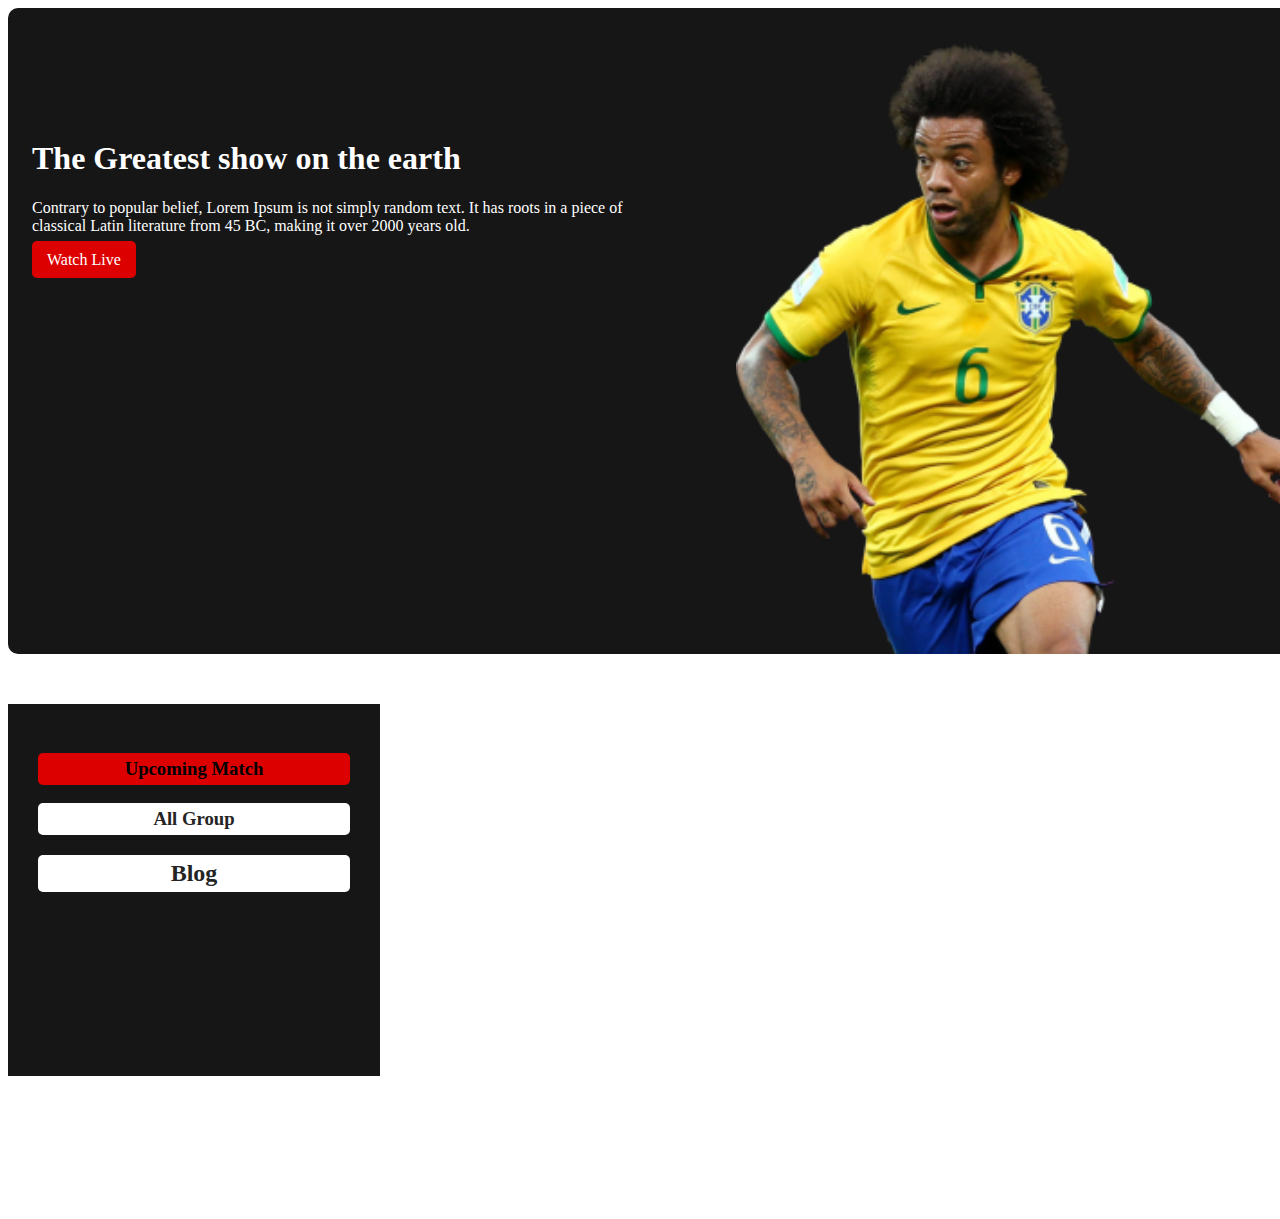
==== upcoming.html @ 817af252 "upcoming match doned" ====
<!DOCTYPE html>
<html lang="en">
<head>
    <meta charset="UTF-8">
    <meta http-equiv="X-UA-Compatible" content="IE=edge">
    <meta name="viewport" content="width=device-width, initial-scale=1.0">
    <title>Hellow i am from upcoming section</title>
    <link rel="stylesheet" href="./upcoming.css">

    <!-- Google font -->
    <link rel="preconnect" href="https://fonts.googleapis.com">
    <link rel="preconnect" href="https://fonts.gstatic.com" crossorigin>
    <link href="https://fonts.googleapis.com/css2?family=Poppins:wght@500&display=swap" rel="stylesheet">
</head>
<body>
    <!-- Header section will be here -->
    <header>
        <section class="header">
        <!-- header text -->
        <div class="header-text">
          <div>
            <h1>The Greatest show on the earth</h1>
          </div>
            <p>Contrary to popular belief, Lorem Ipsum is not simply 
                random text. It has roots in a piece of classical Latin literature from 45 BC, making it over 2000 years old.</p>
                <span><a href="">Watch Live <i class="fa-solid fa-angle-right"></i></a></span>
        </div>
        <!-- header image -->
        <div class="header-img">
            <img src="./assets/Banner Image.png" alt="">
            
        </div>
    </section>
</header>
<!-- main section  -->
<section class="main-section">

    <div class="main-fixed">
        <!-- Here i have to add an internal html file that will show match fixture -->
        <h3 class="upcoming-match">Upcoming Match</h3>
        <h3  class="fixed-options">All Group</h3>
        <h2 class="blog">Blog</h2>
    </div>

    <!-- game card -->

    <div class="cards">
<div class="card">
    
</div>

</div>
</section>


<main>


</main>

<!-- footer -->
<footer>

</footer>
</body>
</html>
---- upcoming.css ----
/* google font */
.body{
    font-family: 'Poppins', sans-serif;
}

/* header section */

    /* header section */
    header{
        width: 1321px;
        height: 646px;
        color: white;
        background-color: #161616;
        border-radius: 10px;
        margin-bottom: 50px;
    

        /* justify-content: center; */

    }

/* anchor  */
.header-text a{
    text-decoration: none;
    background-color: #DD0000;
    color: #FFFFFF;
    padding: 10px 15px;
    border-radius: 5px;
}
.header{
    display: flex;
    justify-content: space-between;
    
}
.header-img, .header-text{
    width: 50%;
    /* font-weight: 900px; */
}
.header-text{
    margin: 111px 111px 11px 24px;
}
.header-img img{
    width: 581px;
    height: 613px;
    margin-top: 33px;
}

/* main */
main{
    margin-top: 143px;
}

.main-section{
    
    margin-bottom: 100px 100px 100px 100px;
}

.main-fixed{
    background-color: #161616;
    width: 312px;
    height: 312px;
    /* position: absolute; */
    padding: 30px;
    /* margin-bottom: 1396px; */
    
}
.flexiable-icon{
    display: flex;
    /* justify-content:; */
    gap: 10px;
    
}
.fixed-options, .blog{
    background-color: white;
    color:#242424;
    padding: 5px;
    border-radius: 5px;
    text-align: center;
    text-decoration: none;
    
}
.upcoming-match{
    background-color: #DD0000; 
    padding: 5px;
    border-radius: 5px;
    text-align: center;
 }
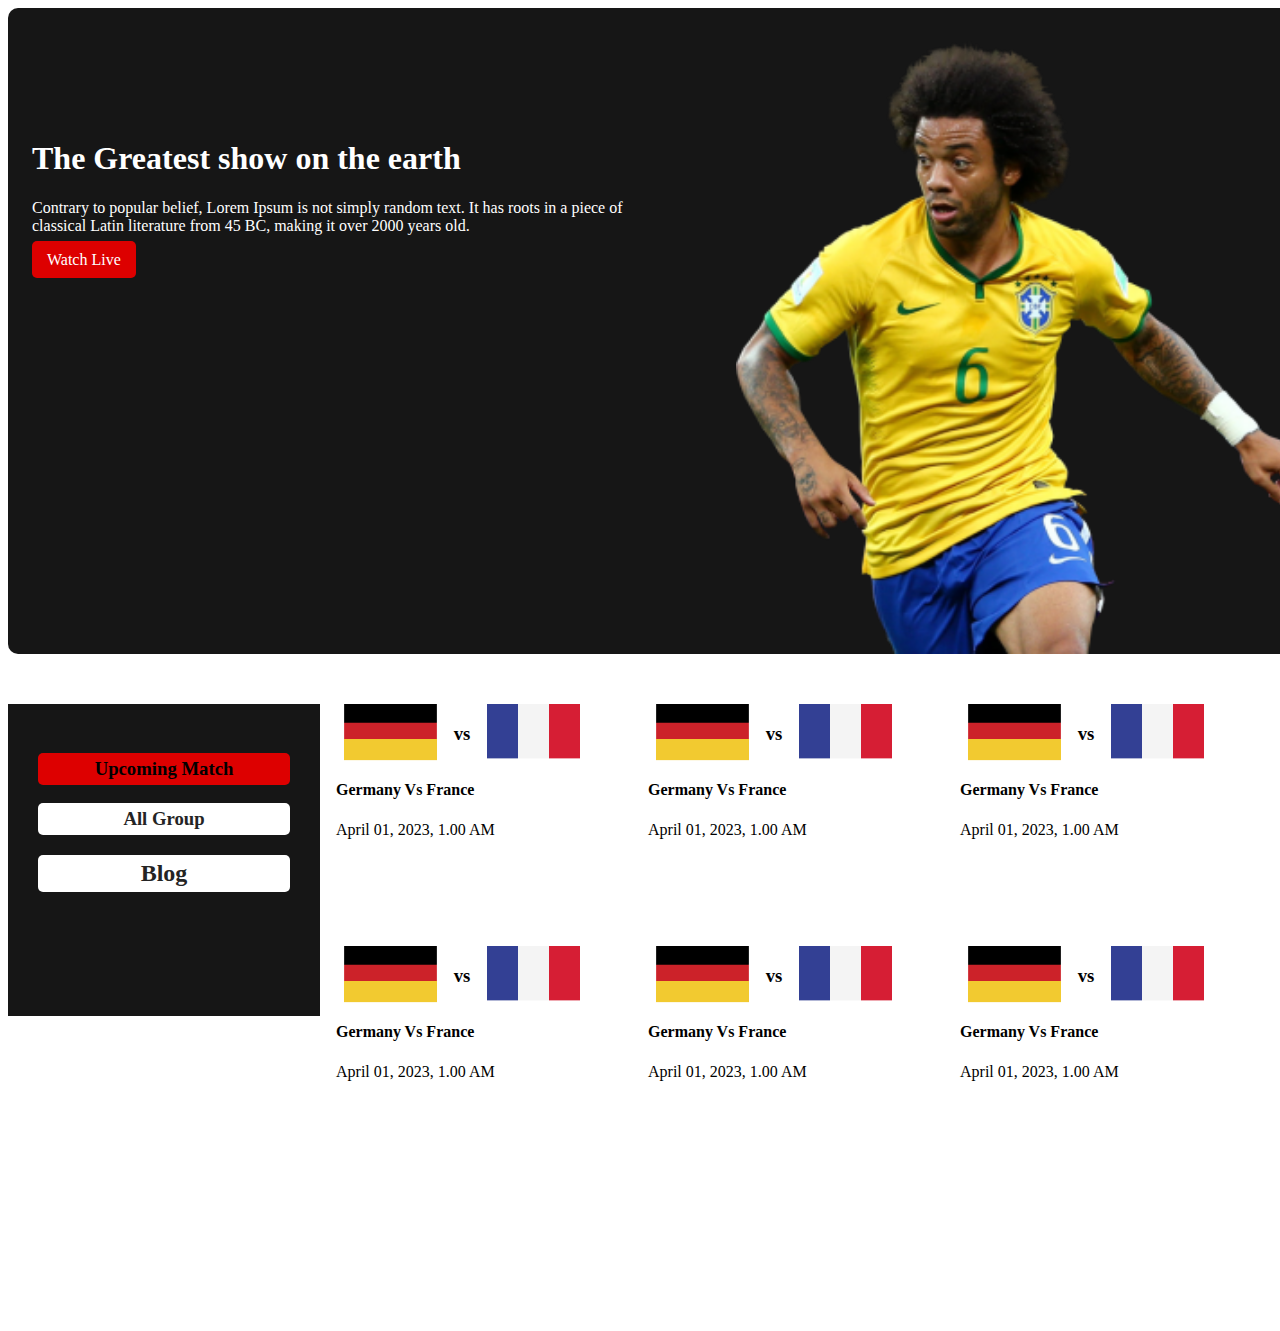
==== commit 1f841b89: "upcoming matchh section done" ====
--- a/upcoming.html
+++ b/upcoming.html
@@ -44,10 +44,103 @@
 
     <!-- game card -->
 
+
     <div class="cards">
+<!-- card number 1 -->
+        <div class="card">
+<div class="vs">
+    <div class="vs-img">
+        <span><img src="./assets/germany Flag.png" alt=""></span>
+    </div>
+<div><h3>vs</h3></div>
+<div><img src="./assets/Flag.png" alt=""></div>
+</div>
+    <h4>Germany Vs France</h4>
+<p>April 01, 2023, 1.00 AM</p>
+
+
+</div>
+
+
+<!-- card number 2 -->
 <div class="card">
+    <div class="vs">
+        <div class="vs-img">
+            <span><img src="./assets/germany Flag.png" alt=""></span>
+        </div>
+    <div><h3>vs</h3></div>
+    <div><img src="./assets/Flag.png" alt=""></div>
+    </div>
+        <h4>Germany Vs France</h4>
+    <p>April 01, 2023, 1.00 AM</p>
     
-</div>
+    
+    </div>
+
+
+<!-- card number 3 -->
+
+<div class="card">
+    <div class="vs">
+        <div class="vs-img">
+            <span><img src="./assets/germany Flag.png" alt=""></span>
+        </div>
+    <div><h3>vs</h3></div>
+    <div><img src="./assets/Flag.png" alt=""></div>
+    </div>
+        <h4>Germany Vs France</h4>
+    <p>April 01, 2023, 1.00 AM</p>
+    
+    
+    </div>
+
+    <!-- card number 4 -->
+
+    <div class="card">
+        <div class="vs">
+            <div class="vs-img">
+                <span><img src="./assets/germany Flag.png" alt=""></span>
+            </div>
+        <div><h3>vs</h3></div>
+        <div><img src="./assets/Flag.png" alt=""></div>
+        </div>
+            <h4>Germany Vs France</h4>
+        <p>April 01, 2023, 1.00 AM</p>
+        
+        
+        </div>
+
+        <!-- card number 5 -->
+        <div class="card">
+            <div class="vs">
+                <div class="vs-img">
+                    <span><img src="./assets/germany Flag.png" alt=""></span>
+                </div>
+            <div><h3>vs</h3></div>
+            <div><img src="./assets/Flag.png" alt=""></div>
+            </div>
+                <h4>Germany Vs France</h4>
+            <p>April 01, 2023, 1.00 AM</p>
+            
+            
+            </div>
+
+            <!-- card number 6 -->
+            <div class="card">
+                <div class="vs">
+                    <div class="vs-img">
+                        <span><img src="./assets/germany Flag.png" alt=""></span>
+                    </div>
+                <div><h3>vs</h3></div>
+                <div><img src="./assets/Flag.png" alt=""></div>
+                </div>
+                    <h4>Germany Vs France</h4>
+                <p>April 01, 2023, 1.00 AM</p>
+                
+                
+                </div>
+
+
 
 </div>
 </section>
--- a/upcoming.css
+++ b/upcoming.css
@@ -54,6 +54,8 @@
 .main-section{
     
     margin-bottom: 100px 100px 100px 100px;
+    display: flex;
+    justify-content: space-between;
 }
 
 .main-fixed{
@@ -62,7 +64,9 @@
     height: 312px;
     /* position: absolute; */
     padding: 30px;
-    /* margin-bottom: 1396px; */
+    width:252px ;
+    height: 252px;
+    /* margin-bottom: 50px; */
     
 }
 .flexiable-icon{
@@ -85,4 +89,21 @@
     padding: 5px;
     border-radius: 5px;
     text-align: center;
+ }
+
+ /* Germany vs france card */
+ .vs{
+    width: 252px;
+    height: 56.12px;
+    display: flex;
+    justify-content: space-around;
+}
+ .card{
+    height: 242px;
+    width: 312px;
+ }
+
+ .cards{
+    display: grid;
+    grid-template-columns: repeat(3,1fr);
  }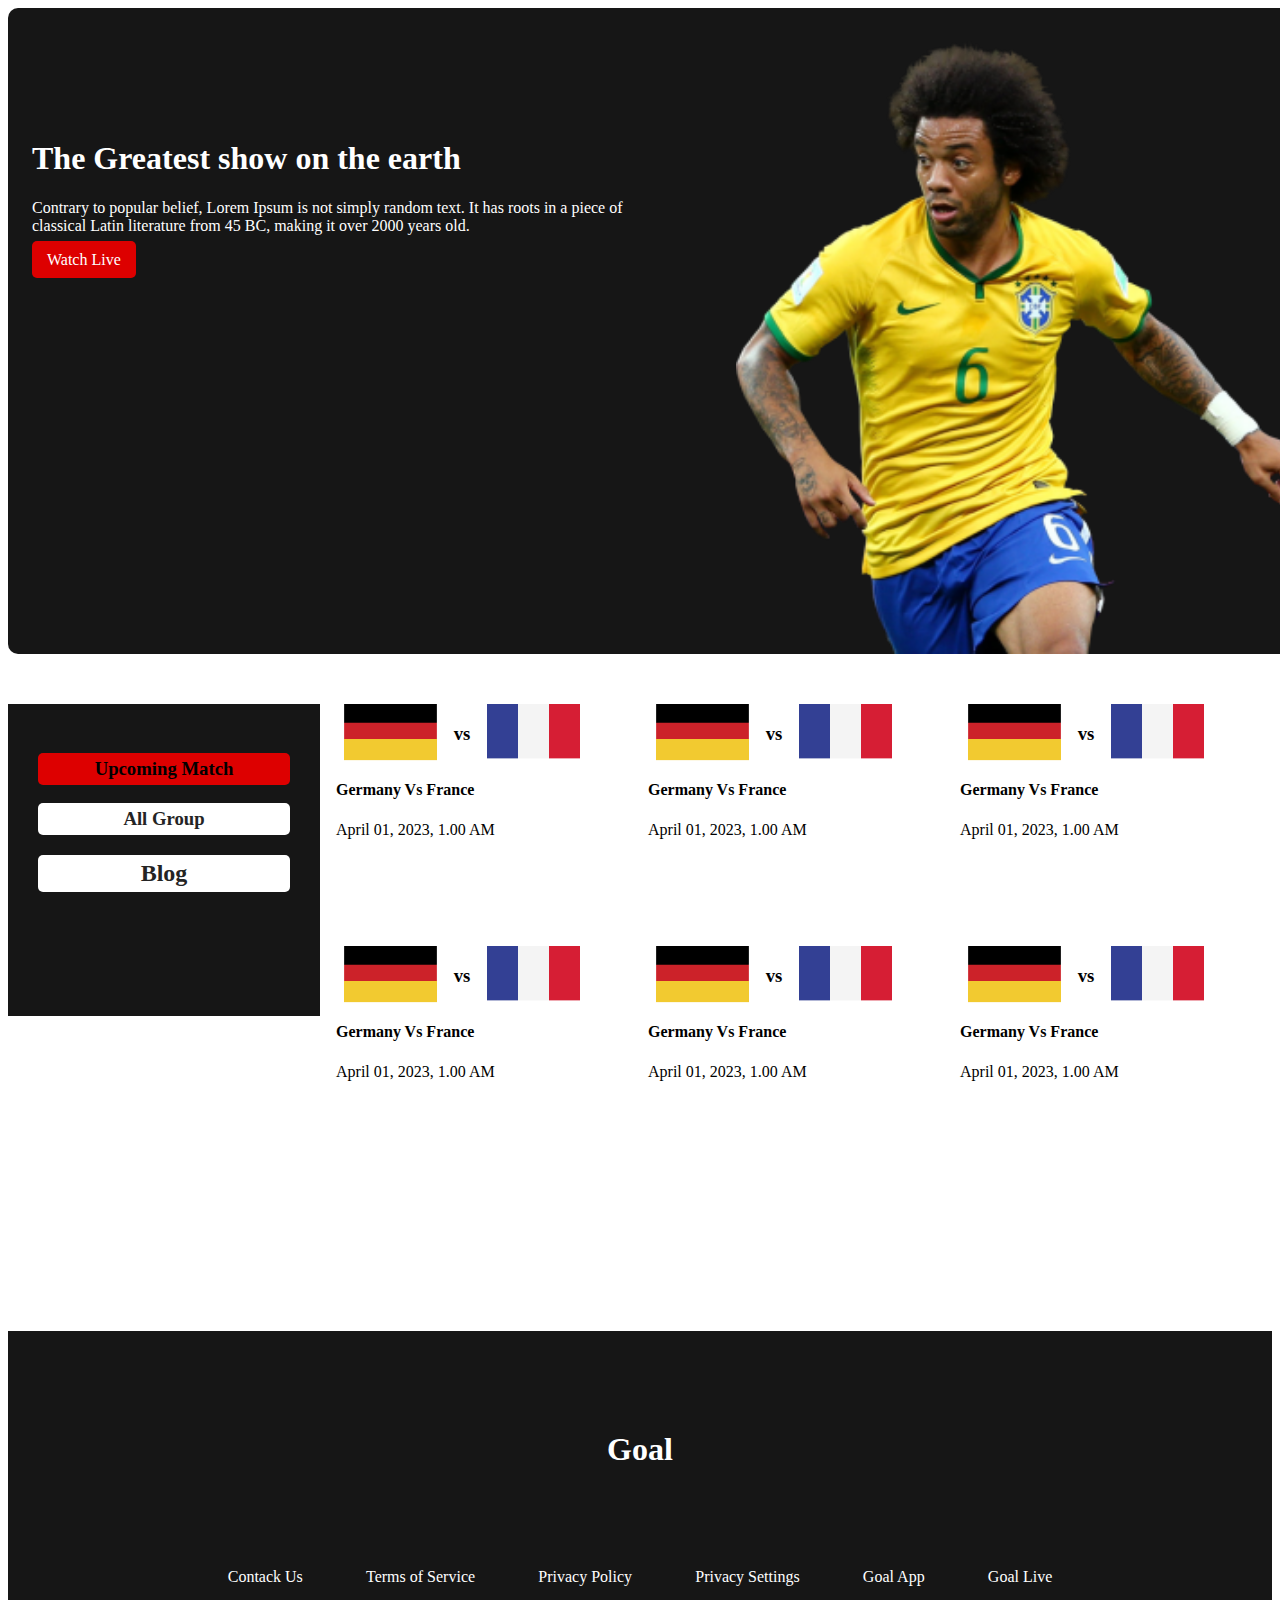
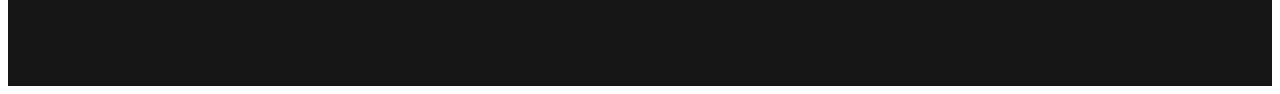
==== commit 93850769: "upcoming footer section donte" ====
--- a/upcoming.html
+++ b/upcoming.html
@@ -153,7 +153,18 @@
 
 <!-- footer -->
 <footer>
-
-</footer>
+    <div class="footer-goal">
+        <h1>Goal</h1>
+    </div>
+    <div class="footer-specification">
+        <span>Contack Us</span>
+        <span>Terms of Service</span>
+        <span>Privacy Policy</span>
+        <span>Privacy Settings</span>
+        <span>Goal App</span>
+        <span>Goal Live</span>
+    </div>
+    
+    </footer>
 </body>
 </html>--- a/upcoming.css
+++ b/upcoming.css
@@ -106,4 +106,27 @@
  .cards{
     display: grid;
     grid-template-columns: repeat(3,1fr);
- }+ }
+
+
+
+ /* foooter section */
+ 
+footer{
+    color: white;
+background-color: #161616;
+margin: 0;
+}
+.footer-goal h1{
+    padding-top: 100px;
+    padding-bottom: 100px;
+    text-align: center;
+    margin: 0px;
+}
+.footer-specification{
+display: flex;
+justify-content: center;
+gap: 5%;
+padding-bottom: 100px;
+
+}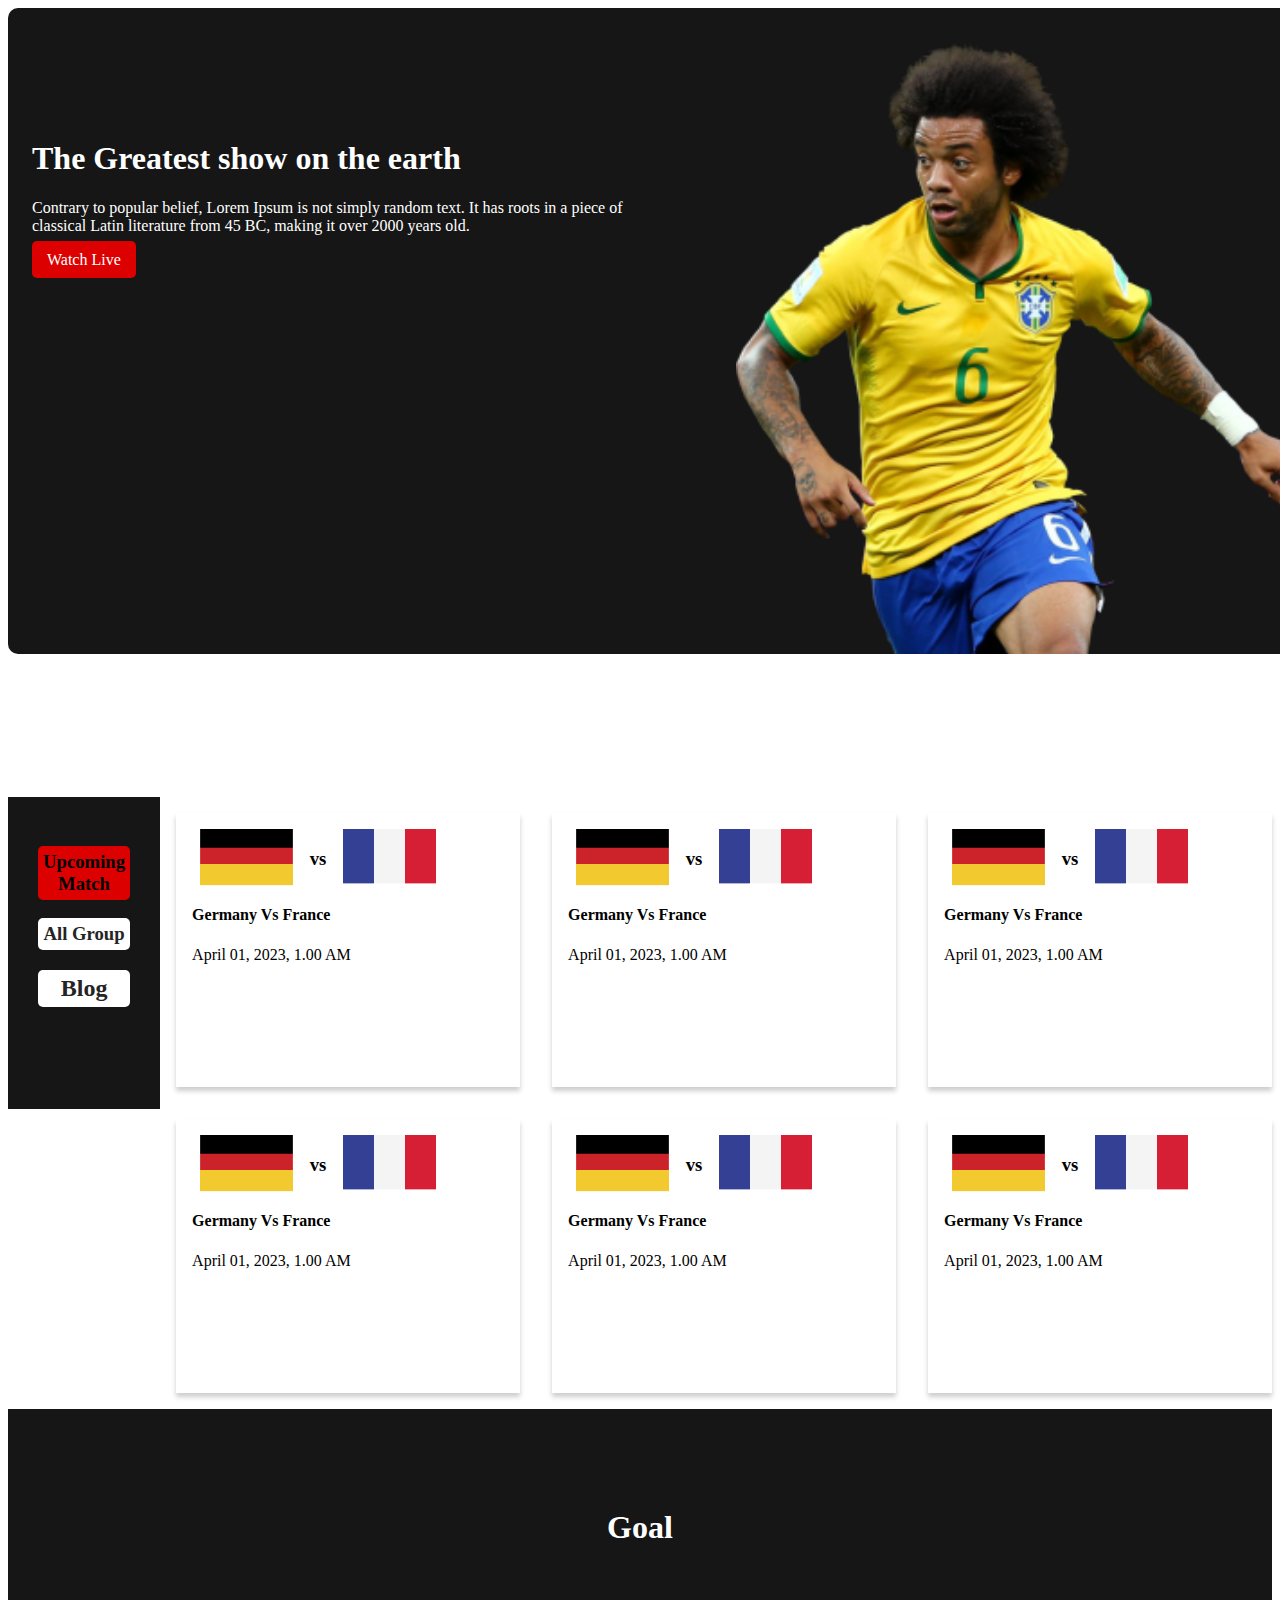
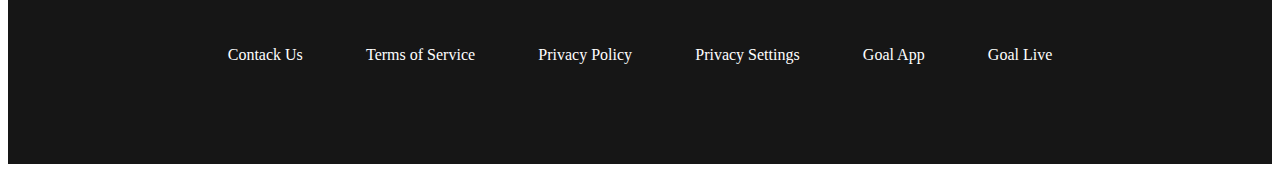
==== commit 3903a5e4: "almost do e 2" ====
--- a/upcoming.html
+++ b/upcoming.html
@@ -33,6 +33,7 @@
     </section>
 </header>
 <!-- main section  -->
+<main>
 <section class="main-section">
 
     <div class="main-fixed">
@@ -146,7 +147,7 @@
 </section>
 
 
-<main>
+
 
 
 </main>
--- a/upcoming.css
+++ b/upcoming.css
@@ -101,6 +101,9 @@
  .card{
     height: 242px;
     width: 312px;
+    box-shadow: 0 4px 5px 0 rgba(0,0,0,0.2);
+    padding: 1rem;
+    margin: 1rem;
  }
 
  .cards{
@@ -129,4 +132,46 @@
 gap: 5%;
 padding-bottom: 100px;
 
+}
+
+/* Media query for responsive */
+/* responsive for mobile */
+@media only screen and (max-width: 767px) {
+   
+
+    /* main */
+    
+.main-section{
+    display: grid;
+    
+
+
+}
+
+.main-fixed{
+    padding: 50px;
+    border-radius: 10px;
+    justify-content: center;
+}
+    
+   
+    .cards{
+        grid-template-columns: repeat(1,1fr);
+    }
+    
+    .main-card{
+        grid-template-columns: repeat(1,1fr);
+    }
+
+ /* main section responsive*/
+ 
+
+
+/* footer mediaquery */
+.footer-specification{
+    flex-direction: column;
+    justify-content: center;
+    
+}
+
 }